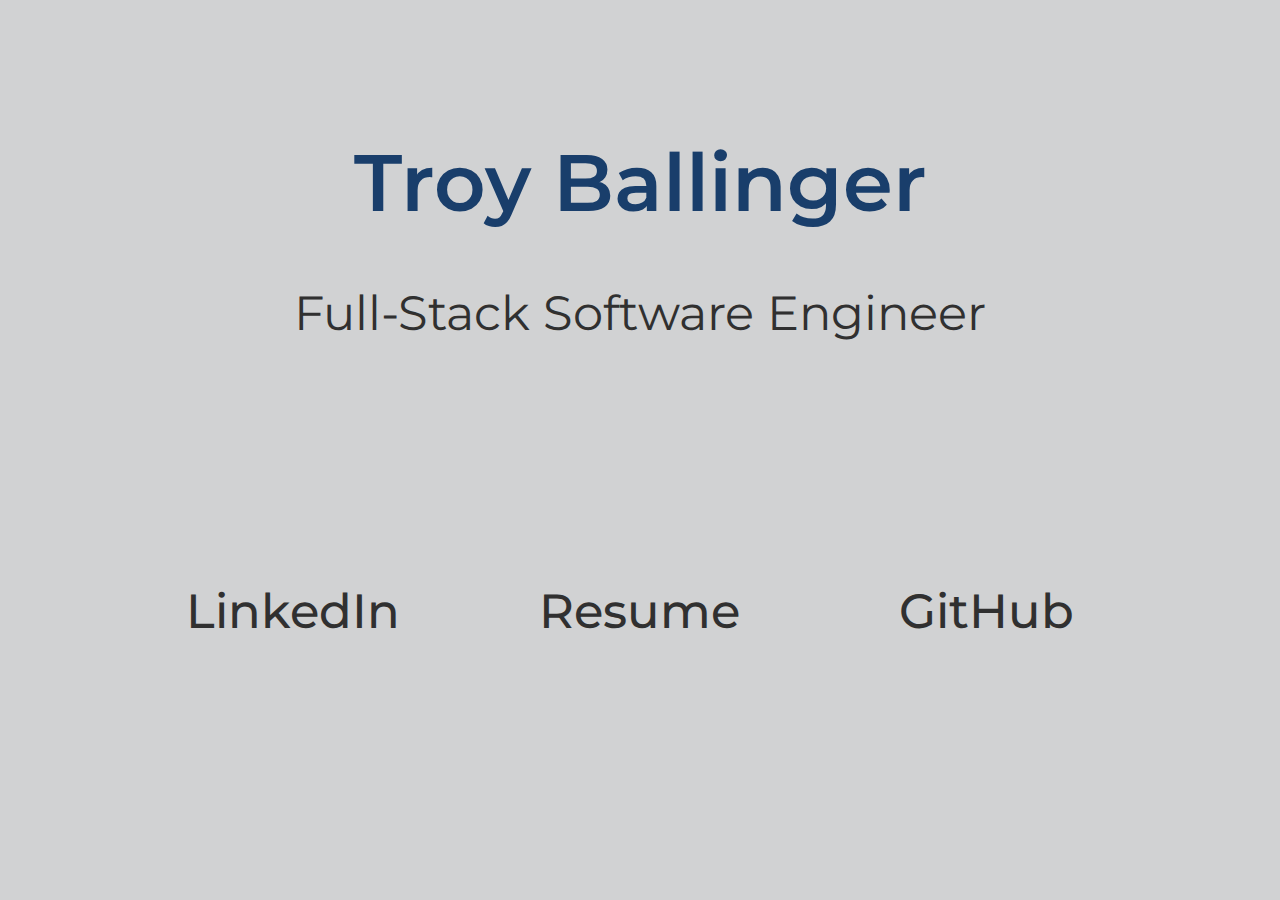
==== index.html @ bf2701a3 "simplify code" ====
<!DOCTYPE html>
<html lang="en">
  <head>
    <meta charset="utf-8" />
    <meta name="viewport" content="width=device-width, initial-scale=1.0" />

    <title>Troy Ballinger | Software Engineer</title>
    <meta
      name="description"
      content="Software engineer with startup experience."
    />
    <meta
      name="google-site-verification"
      content="googlec1f39be3de8d63b8.html"
    />

    <meta name="color-scheme" content="dark light" />

    <meta name="msapplication-TileColor" content="#161b22" />
    <meta name="theme-color" content="#161b22" />

    <meta property="og:url" content="https://troyballinger.com/" />
    <meta property="og:type" content="website" />
    <meta property="og:title" content="Troy Ballinger's Website" />
    <meta name="og:description" content="Full-stack software engineer." />
    <meta
      property="og:image"
      content="https://troyballinger.com/og-link-image.jpg"
    />
    <meta property="og:logo" content="https://troyballinger.com/icon.png" />

    <link rel="shortcut icon" type="image/x-icon" href="/favicon.ico" />
    <link rel="apple-touch-icon" sizes="180x180" href="/icon.png" />
    <link rel="mask-icon" href="/safari-pinned-tab.svg" color="#161b22" />

    <link rel="canonical" href="https://troyballinger.com/" />
    <link
      href="https://fonts.googleapis.com/css?family=Montserrat"
      rel="stylesheet"
    />
    <link href="layout.css" type="text/css" rel="stylesheet" />
  </head>

  <body>
    <header>
      <h1 id="title"><span class="quotes">Troy Ballinger</span></h1>
      <h2 id="subtitle">Full-Stack Software Engineer</h2>
    </header>

    <main>
      <nav id="showcase">
        <a
          href="https://linkedin.com/in/troy-ballinger/"
          target="_blank"
          aria-label="Go to LinkedIn"
          >LinkedIn</a
        >
        <a
          href="/resume.pdf"
          type="application/pdf"
          rel="nofollow"
          target="_blank"
          aria-label="Download Resume"
          >Resume</a
        >
        <a
          href="https://github.com/TroyBallinger"
          target="_blank"
          aria-label="Go to GitHub"
          >GitHub</a
        >
      </nav>
    </main>
  </body>
</html>
---- layout.css ----
/* Variables */

:root {
  --primary-color: #a8cbf3;
  --background-color: #0d1117;
  --text-color: white;
  --large-font-size: 5rem;
  --medium-font-size: 3rem;
}

/* Elements */

a,
a:visited {
  color: inherit;
  text-decoration: none;
}

a:hover,
a:active,
a:focus {
  color: var(--primary-color);
  text-decoration: underline;
  outline: none;
}

body {
  color: var(--text-color);
  font-family: 'Montserrat', Verdana, sans-serif;
  background-color: var(--background-color);
  margin: 0;
  padding: 0;
  overflow-x: hidden;
  height: 100vh;
  width: 100vw;
}

h1 {
  color: var(--primary-color);
  font-size: var(--large-font-size);
  font-weight: 500;
}

h2 {
  font-size: var(--medium-font-size);
  font-weight: 400;
}

header {
  display: flex;
  flex-direction: column;
  padding: 5rem;
  margin-bottom: 10rem;
  justify-content: center;
  align-items: center;
}

main {
  margin: 0 auto;
  width: 75%;
}

nav {
  display: grid;
  gap: 5rem;
  grid-template-columns: repeat(3, 1fr);
  font-size: var(--medium-font-size);
  font-weight: 500;
  text-align: center;
}

/* Classes */

.quotes:hover::before {
  color: var(--text-color);
  content: "'";
}

.quotes:hover::after {
  color: var(--text-color);
  content: "'";
}

/* IDs */

#subtitle {
  color: var(--text-color);
  margin: 0;
}

#title {
  color: var(--primary-color);
}

#title:hover {
  color: var(--text-color);
}

#title:hover::before {
  color: var(--primary-color);
  content: '';
  animation-name: keystroke;
  animation-fill-mode: forwards;
  animation-duration: 0.5s;
  animation-iteration-count: 1;
}

@keyframes keystroke {
  0% {
    content: '{ n: ';
  }
  33% {
    content: '{ na: ';
  }
  66% {
    content: '{ nam: ';
  }
  100% {
    content: '{ name: ';
  }
}

#title:hover::after {
  color: var(--primary-color);
  content: ' }';
}

/* Mobile */

@media only screen and (max-width: 1000px) {
  :root {
    --large-font-size: 1.25rem;
    --medium-font-size: 1.125rem;
  }

  header {
    padding: 2rem;
    margin-bottom: 5rem;
  }

  main {
    width: 95%;
  }

  nav {
    grid-template-columns: repeat(1, 1fr);
  }
}

/* Light Mode */
@media (prefers-color-scheme: light) {
  :root {
    --primary-color: #193e6b;
    --background-color: #d1d2d3;
    --text-color: #303030;
  }

  h1 {
    font-weight: 600;
  }
}
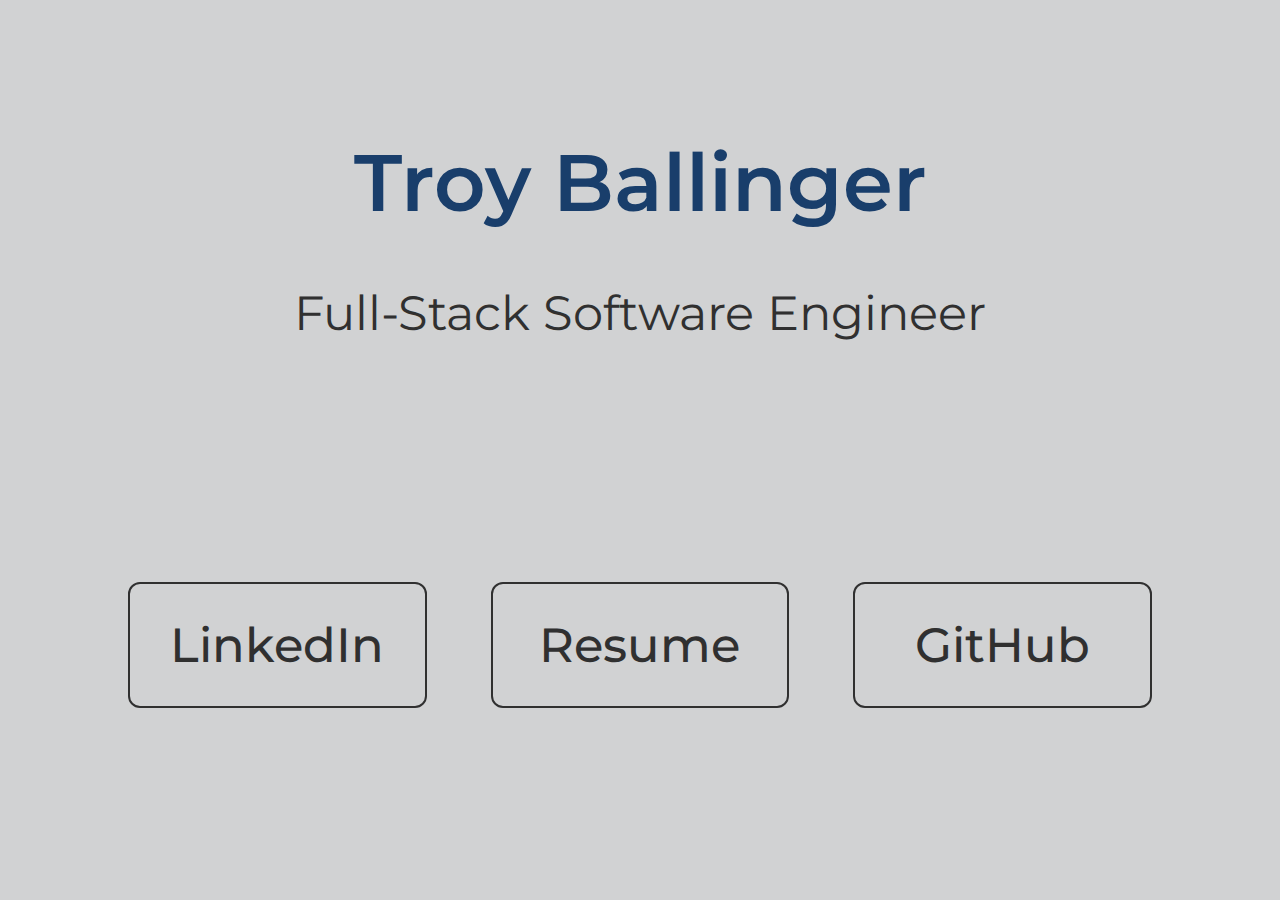
==== commit ec866321: "update website, resume" ====
--- a/index.html
+++ b/index.html
@@ -7,7 +7,7 @@
     <title>Troy Ballinger | Software Engineer</title>
     <meta
       name="description"
-      content="Software engineer with startup experience."
+      content="Full stack software engineer with startup experience."
     />
     <meta
       name="google-site-verification"
@@ -25,13 +25,12 @@
     <meta name="og:description" content="Full-stack software engineer." />
     <meta
       property="og:image"
-      content="https://troyballinger.com/og-link-image.jpg"
+      content="https://troyballinger.com/og-image.png"
     />
     <meta property="og:logo" content="https://troyballinger.com/icon.png" />
 
     <link rel="shortcut icon" type="image/x-icon" href="/favicon.ico" />
     <link rel="apple-touch-icon" sizes="180x180" href="/icon.png" />
-    <link rel="mask-icon" href="/safari-pinned-tab.svg" color="#161b22" />
 
     <link rel="canonical" href="https://troyballinger.com/" />
     <link
@@ -43,7 +42,7 @@
 
   <body>
     <header>
-      <h1 id="title"><span class="quotes">Troy Ballinger</span></h1>
+      <h1 id="title">Troy Ballinger</h1>
       <h2 id="subtitle">Full-Stack Software Engineer</h2>
     </header>
 
@@ -53,22 +52,27 @@
           href="https://linkedin.com/in/troy-ballinger/"
           target="_blank"
           aria-label="Go to LinkedIn"
-          >LinkedIn</a
         >
+          <div class="link-button">LinkedIn</div>
+        </a>
+
         <a
           href="/resume.pdf"
           type="application/pdf"
           rel="nofollow"
           target="_blank"
           aria-label="Download Resume"
-          >Resume</a
         >
+          <div class="link-button">Resume</div></a
+        >
+
         <a
           href="https://github.com/TroyBallinger"
           target="_blank"
           aria-label="Go to GitHub"
-          >GitHub</a
         >
+          <div class="link-button">GitHub</div>
+        </a>
       </nav>
     </main>
   </body>
--- a/layout.css
+++ b/layout.css
@@ -8,7 +8,7 @@
   --medium-font-size: 3rem;
 }
 
-/* Elements */
+/* Desktop */
 
 a,
 a:visited {
@@ -20,8 +20,13 @@
 a:active,
 a:focus {
   color: var(--primary-color);
-  text-decoration: underline;
   outline: none;
+}
+
+a:hover,
+a:active,
+a:focus > .link-button {
+  border-color: var(--primary-color);
 }
 
 body {
@@ -57,31 +62,25 @@
 
 main {
   margin: 0 auto;
-  width: 75%;
+  width: 60%;
 }
 
 nav {
   display: grid;
-  gap: 5rem;
+  gap: 2rem 4rem;
   grid-template-columns: repeat(3, 1fr);
   font-size: var(--medium-font-size);
   font-weight: 500;
   text-align: center;
 }
 
-/* Classes */
-
-.quotes:hover::before {
-  color: var(--text-color);
-  content: "'";
+.link-button {
+  padding: 2rem;
+  background-color: rgba(var(--text-color), 0.2);
+  border: solid 2px;
+  border-radius: 12px;
+  border-color: var(--text-color);
 }
-
-.quotes:hover::after {
-  color: var(--text-color);
-  content: "'";
-}
-
-/* IDs */
 
 #subtitle {
   color: var(--text-color);
@@ -92,54 +91,23 @@
   color: var(--primary-color);
 }
 
-#title:hover {
-  color: var(--text-color);
-}
+/* Mobile */
 
-#title:hover::before {
-  color: var(--primary-color);
-  content: '';
-  animation-name: keystroke;
-  animation-fill-mode: forwards;
-  animation-duration: 0.5s;
-  animation-iteration-count: 1;
-}
-
-@keyframes keystroke {
-  0% {
-    content: '{ n: ';
-  }
-  33% {
-    content: '{ na: ';
-  }
-  66% {
-    content: '{ nam: ';
-  }
-  100% {
-    content: '{ name: ';
+@media only screen and (max-width: 1400px) {
+  main {
+    width: 80%;
   }
 }
 
-#title:hover::after {
-  color: var(--primary-color);
-  content: ' }';
-}
-
-/* Mobile */
-
-@media only screen and (max-width: 1000px) {
+@media only screen and (max-width: 1100px) {
   :root {
-    --large-font-size: 1.25rem;
-    --medium-font-size: 1.125rem;
+    --large-font-size: 1.5rem;
+    --medium-font-size: 1.25rem;
   }
 
   header {
     padding: 2rem;
     margin-bottom: 5rem;
-  }
-
-  main {
-    width: 95%;
   }
 
   nav {
@@ -148,6 +116,7 @@
 }
 
 /* Light Mode */
+
 @media (prefers-color-scheme: light) {
   :root {
     --primary-color: #193e6b;
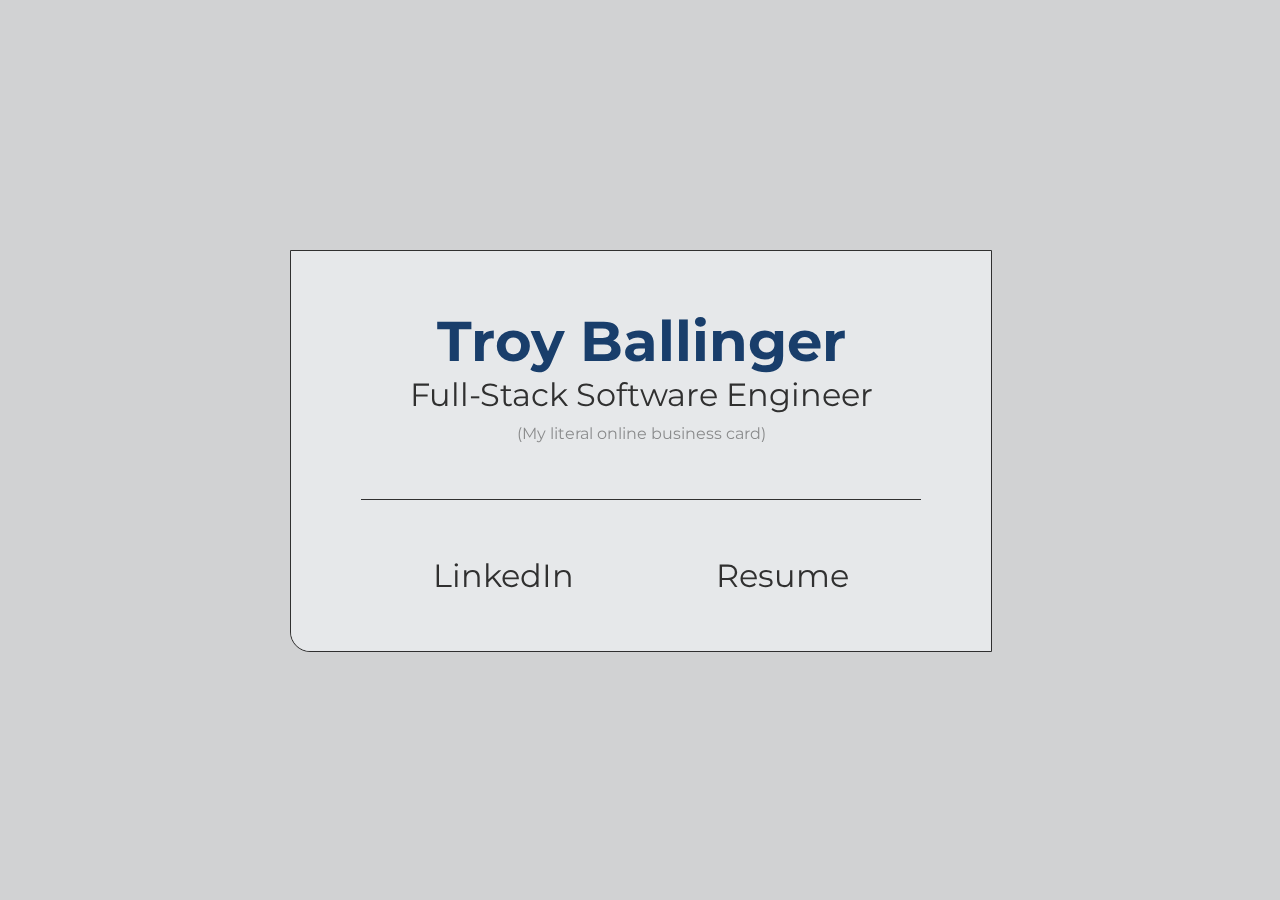
==== commit 8a013c17: "make it a business card" ====
--- a/index.html
+++ b/index.html
@@ -41,39 +41,41 @@
   </head>
 
   <body>
-    <header>
-      <h1 id="title">Troy Ballinger</h1>
-      <h2 id="subtitle">Full-Stack Software Engineer</h2>
-    </header>
+    <div id="background">
+      <div id="card-outer">
+        <div id="card">
+          <div id="card-front">
+            <div id="bio">
+              <div id="name">Troy Ballinger</div>
+              Full-Stack Software Engineer
+              <div class="fineprint">(My literal online business card)</div>
+            </div>
 
-    <main>
-      <nav id="showcase">
-        <a
-          href="https://linkedin.com/in/troy-ballinger/"
-          target="_blank"
-          aria-label="Go to LinkedIn"
-        >
-          <div class="link-button">LinkedIn</div>
-        </a>
+            <hr />
 
-        <a
-          href="/resume.pdf"
-          type="application/pdf"
-          rel="nofollow"
-          target="_blank"
-          aria-label="Download Resume"
-        >
-          <div class="link-button">Resume</div></a
-        >
+            <nav id="links">
+              <a
+                href="https://linkedin.com/in/troy-ballinger/"
+                target="_blank"
+                aria-label="View LinkedIn"
+              >
+                <div class="link-button">LinkedIn</div>
+              </a>
 
-        <a
-          href="https://github.com/TroyBallinger"
-          target="_blank"
-          aria-label="Go to GitHub"
-        >
-          <div class="link-button">GitHub</div>
-        </a>
-      </nav>
-    </main>
+              <a
+                href="/resume.pdf"
+                type="application/pdf"
+                rel="nofollow"
+                target="_blank"
+                aria-label="Download Resume"
+              >
+                <div class="link-button">Resume</div></a
+              >
+            </nav>
+          </div>
+          <div id="card-back">troyballinger.com</div>
+        </div>
+      </div>
+    </div>
   </body>
 </html>
--- a/layout.css
+++ b/layout.css
@@ -2,10 +2,12 @@
 
 :root {
   --primary-color: #a8cbf3;
+  --card-front-color: #1f2937;
+  --card-back-color: #1f2937;
   --background-color: #0d1117;
   --text-color: white;
-  --large-font-size: 5rem;
-  --medium-font-size: 3rem;
+  --large-font-size: 3.5rem;
+  --medium-font-size: 2rem;
 }
 
 /* Desktop */
@@ -21,18 +23,19 @@
 a:focus {
   color: var(--primary-color);
   outline: none;
+  text-decoration: underline;
 }
 
-a:hover,
-a:active,
-a:focus > .link-button {
-  border-color: var(--primary-color);
+hr {
+  border: 0;
+  border-top: 1px solid var(--text-color);
+  margin: 0;
+  width: 80%;
 }
 
 body {
   color: var(--text-color);
-  font-family: 'Montserrat', Verdana, sans-serif;
-  background-color: var(--background-color);
+  font-family: "Montserrat", Verdana, sans-serif;
   margin: 0;
   padding: 0;
   overflow-x: hidden;
@@ -40,78 +43,114 @@
   width: 100vw;
 }
 
-h1 {
-  color: var(--primary-color);
-  font-size: var(--large-font-size);
-  font-weight: 500;
+#background {
+  background-color: var(--background-color);
+  display: flex;
+  justify-content: center;
+  align-items: center;
+  height: 100%;
+  width: 100%;
 }
 
-h2 {
+#bio {
+  color: var(--text-color);
   font-size: var(--medium-font-size);
-  font-weight: 400;
-}
-
-header {
-  display: flex;
-  flex-direction: column;
-  padding: 5rem;
-  margin-bottom: 10rem;
-  justify-content: center;
-  align-items: center;
-}
-
-main {
-  margin: 0 auto;
-  width: 60%;
-}
-
-nav {
-  display: grid;
-  gap: 2rem 4rem;
-  grid-template-columns: repeat(3, 1fr);
-  font-size: var(--medium-font-size);
-  font-weight: 500;
+  margin: 0;
   text-align: center;
 }
 
-.link-button {
-  padding: 2rem;
-  background-color: rgba(var(--text-color), 0.2);
-  border: solid 2px;
-  border-radius: 12px;
+#card {
+  animation: 1.5s ease-out 1.5s flipToFrontOnLoad;
+  animation-iteration-count: 1;
   border-color: var(--text-color);
+  border-radius: 0 0 0 20px;
+  border-style: solid;
+  border-width: 1px;
+  height: 100%;
+  position: relative;
+  transition: transform 1.5s;
+  transition-delay: 0.3s;
+  transform-style: preserve-3d;
+  user-select: none;
+  width: 100%;
 }
 
-#subtitle {
-  color: var(--text-color);
+#card-back {
+  align-items: center;
+  position: absolute;
+  background-color: var(--card-back-color);
+  backface-visibility: hidden;
+  border-radius: 0 0 20px 0;
+  color: var(--primary-color);
+  display: flex;
+  justify-content: center;
+  height: 100%;
+  font-size: var(--large-font-size);
+  font-weight: 700;
+  transform: rotateY(180deg);
+  width: 100%;
+}
+
+#card-front {
+  align-items: center;
+  background-color: var(--card-front-color);
+  backface-visibility: hidden;
+  border-radius: 0 0 0 20px;
+  display: flex;
+  flex-direction: column;
+  justify-content: space-evenly;
+  position: absolute;
+  height: 100%;
+  width: 100%;
+}
+
+#card-outer {
+  height: 400px;
+  margin-left: auto;
+  margin-right: auto;
+  perspective: 1000px;
+  width: 700px;
+}
+
+#card-outer:active #card {
+  transform: rotateY(180deg);
+}
+
+#links {
+  display: flex;
+  font-size: var(--medium-font-size);
+  justify-content: space-evenly;
+  width: 100%;
+}
+
+#name {
+  color: var(--primary-color);
+  font-size: var(--large-font-size);
+  font-weight: 700;
   margin: 0;
 }
 
-#title {
-  color: var(--primary-color);
+.fineprint {
+  font-size: 1rem;
+  margin-top: 10px;
+  opacity: 0.5;
+}
+
+@keyframes flipToFrontOnLoad {
+  0% {
+    transform: rotateY(0deg);
+  }
+  100% {
+    transform: rotateY(360deg);
+  }
 }
 
 /* Mobile */
-
-@media only screen and (max-width: 1400px) {
-  main {
-    width: 80%;
-  }
-}
 
 @media only screen and (max-width: 1100px) {
   :root {
     --large-font-size: 1.5rem;
     --medium-font-size: 1.25rem;
-  }
-
-  header {
-    padding: 2rem;
-    margin-bottom: 5rem;
-  }
-
-  nav {
-    grid-template-columns: repeat(1, 1fr);
   }
 }
 
@@ -120,11 +159,9 @@
 @media (prefers-color-scheme: light) {
   :root {
     --primary-color: #193e6b;
+    --card-front-color: #e6e8ea;
+    --card-back-color: #e6e8ea;
     --background-color: #d1d2d3;
     --text-color: #303030;
   }
-
-  h1 {
-    font-weight: 600;
-  }
 }
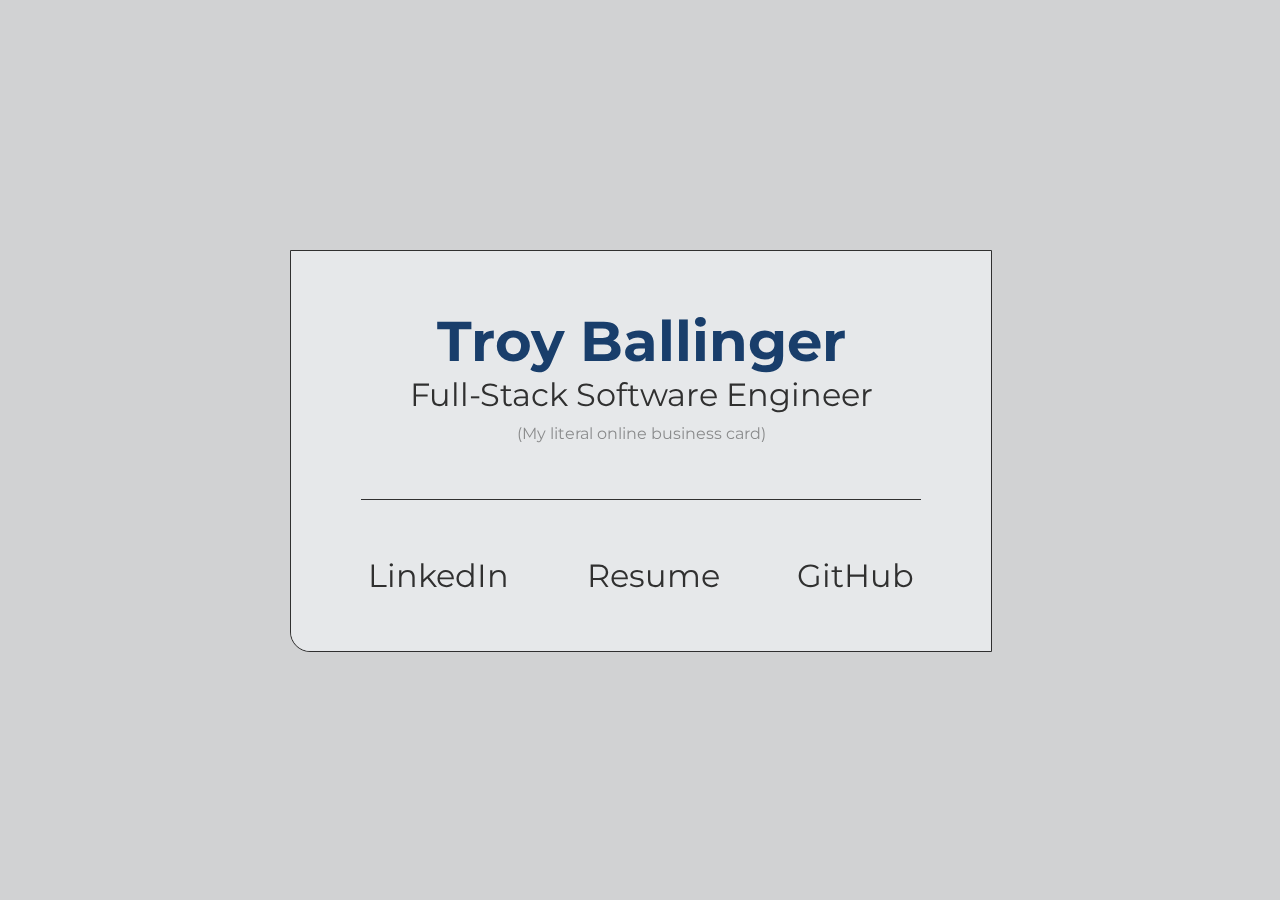
==== commit 36ce501e: "add link" ====
--- a/index.html
+++ b/index.html
@@ -55,11 +55,11 @@
 
             <nav id="links">
               <a
-                href="https://linkedin.com/in/troy-ballinger/"
+                href="https://linkedin.com/in/troy-ballinger"
                 target="_blank"
                 aria-label="View LinkedIn"
               >
-                <div class="link-button">LinkedIn</div>
+                LinkedIn
               </a>
 
               <a
@@ -69,8 +69,16 @@
                 target="_blank"
                 aria-label="Download Resume"
               >
-                <div class="link-button">Resume</div></a
+                Resume
+              </a>
+              
+              <a
+                href="https://github.com/TroyBallinger"
+                target="_blank"
+                aria-label="View GitHub"
               >
+                GitHub
+              </a>
             </nav>
           </div>
           <div id="card-back">troyballinger.com</div>
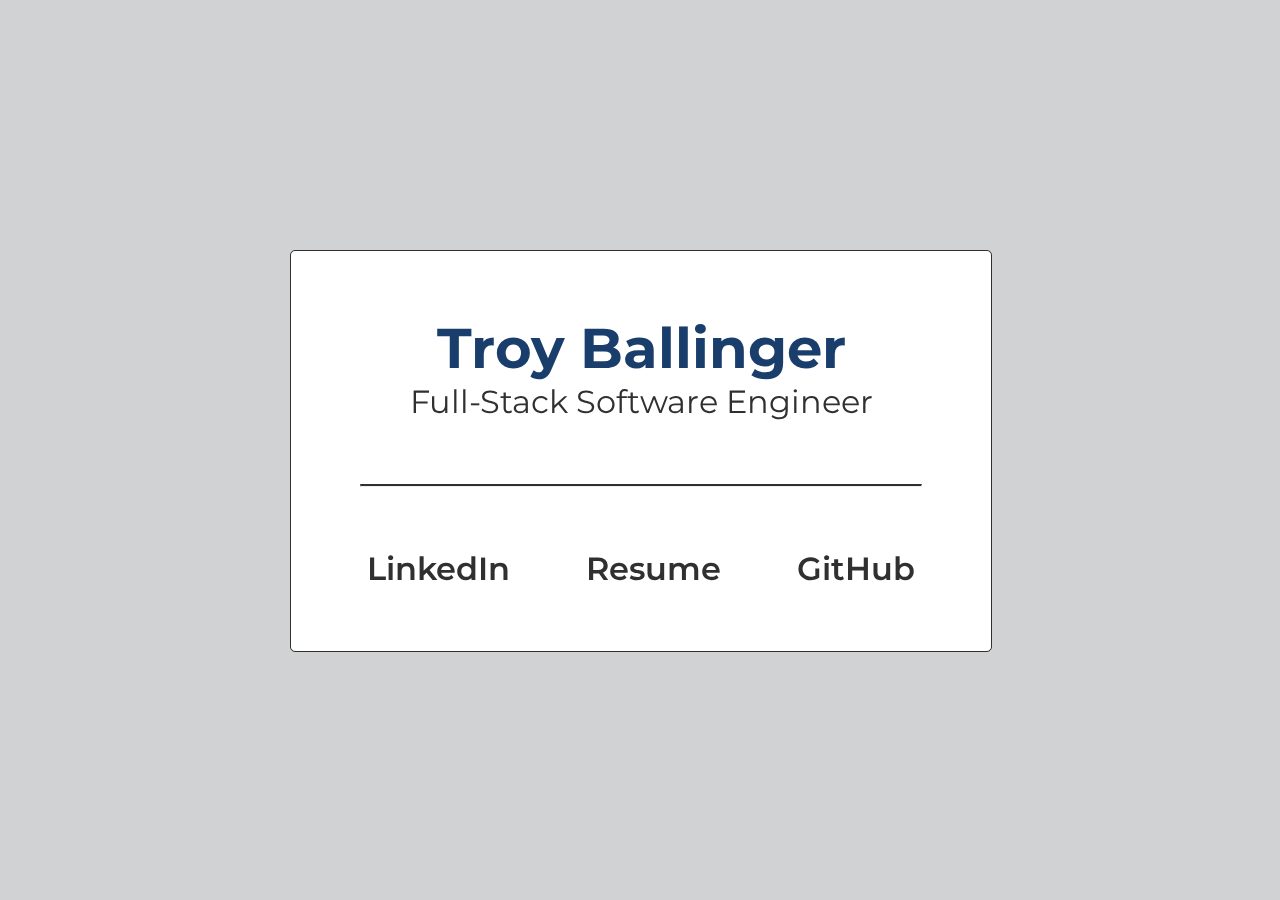
==== commit 18522996: "update styling" ====
--- a/index.html
+++ b/index.html
@@ -42,13 +42,12 @@
 
   <body>
     <div id="background">
-      <div id="card-outer">
+      <div id="card-container">
         <div id="card">
           <div id="card-front">
             <div id="bio">
-              <div id="name">Troy Ballinger</div>
-              Full-Stack Software Engineer
-              <div class="fineprint">(My literal online business card)</div>
+              <span id="name">Troy Ballinger</span>
+              <span>Full-Stack Software Engineer</span>
             </div>
 
             <hr />
@@ -71,7 +70,7 @@
               >
                 Resume
               </a>
-              
+
               <a
                 href="https://github.com/TroyBallinger"
                 target="_blank"
@@ -81,6 +80,7 @@
               </a>
             </nav>
           </div>
+
           <div id="card-back">troyballinger.com</div>
         </div>
       </div>
--- a/layout.css
+++ b/layout.css
@@ -1,13 +1,13 @@
 /* Variables */
 
 :root {
-  --primary-color: #a8cbf3;
-  --card-front-color: #1f2937;
-  --card-back-color: #1f2937;
   --background-color: #0d1117;
-  --text-color: white;
+  --card-color: #d3d3d3;
   --large-font-size: 3.5rem;
   --medium-font-size: 2rem;
+  --primary-color: #1d5089;
+  --small-font-size: 1rem;
+  --text-color: black;
 }
 
 /* Desktop */
@@ -27,84 +27,90 @@
 }
 
 hr {
-  border: 0;
-  border-top: 1px solid var(--text-color);
+  border-top: 2px solid var(--text-color);
   margin: 0;
   width: 80%;
 }
 
 body {
   color: var(--text-color);
-  font-family: "Montserrat", Verdana, sans-serif;
+  font-family: 'Montserrat', Verdana, sans-serif;
+  height: 100%;
   margin: 0;
+  overflow-x: hidden;
   padding: 0;
-  overflow-x: hidden;
-  height: 100vh;
-  width: 100vw;
+  width: 100%;
+}
+
+html {
+  height: 100%;
+  width: 100%;
 }
 
 #background {
+  align-items: center;
   background-color: var(--background-color);
   display: flex;
+  height: 100%;
   justify-content: center;
-  align-items: center;
-  height: 100%;
   width: 100%;
 }
 
 #bio {
   color: var(--text-color);
+  display: flex;
+  flex-direction: column;
   font-size: var(--medium-font-size);
+  justify-content: center;
   margin: 0;
   text-align: center;
 }
 
 #card {
-  animation: 1.5s ease-out 1.5s flipToFrontOnLoad;
-  animation-iteration-count: 1;
+  animation: flipToFrontOnLoad 1.25s ease-out 0s 1;
   border-color: var(--text-color);
-  border-radius: 0 0 0 20px;
+  border-radius: 5px;
   border-style: solid;
   border-width: 1px;
   height: 100%;
   position: relative;
-  transition: transform 1.5s;
-  transition-delay: 0.3s;
   transform-style: preserve-3d;
+  transition-delay: 0.5s;
+  transition: transform 1s;
   user-select: none;
   width: 100%;
 }
 
 #card-back {
   align-items: center;
-  position: absolute;
-  background-color: var(--card-back-color);
   backface-visibility: hidden;
-  border-radius: 0 0 20px 0;
+  background-color: var(--card-color);
+  border-radius: 5px;
   color: var(--primary-color);
   display: flex;
-  justify-content: center;
-  height: 100%;
   font-size: var(--large-font-size);
   font-weight: 700;
+  height: 100%;
+  justify-content: center;
+  position: absolute;
   transform: rotateY(180deg);
   width: 100%;
 }
 
 #card-front {
   align-items: center;
-  background-color: var(--card-front-color);
   backface-visibility: hidden;
-  border-radius: 0 0 0 20px;
+  background-color: var(--card-color);
+  border-radius: 5px;
   display: flex;
   flex-direction: column;
+  height: 100%;
   justify-content: space-evenly;
   position: absolute;
-  height: 100%;
   width: 100%;
 }
 
-#card-outer {
+#card-container {
   height: 400px;
   margin-left: auto;
   margin-right: auto;
@@ -112,13 +118,14 @@
   width: 700px;
 }
 
-#card-outer:active #card {
+#card:active {
   transform: rotateY(180deg);
 }
 
 #links {
   display: flex;
   font-size: var(--medium-font-size);
+  font-weight: 600;
   justify-content: space-evenly;
   width: 100%;
 }
@@ -130,18 +137,18 @@
   margin: 0;
 }
 
-.fineprint {
-  font-size: 1rem;
-  margin-top: 10px;
-  opacity: 0.5;
-}
-
 @keyframes flipToFrontOnLoad {
   0% {
     transform: rotateY(0deg);
   }
+  25% {
+    transform: rotateY(-60deg);
+  }
+  75% {
+    transform: rotateY(60deg);
+  }
   100% {
-    transform: rotateY(360deg);
+    transform: rotateY(0deg);
   }
 }
 
@@ -151,6 +158,15 @@
   :root {
     --large-font-size: 1.5rem;
     --medium-font-size: 1.25rem;
+    --small-font-size: 0.5rem;
+  }
+
+  #card-container {
+    height: 200px;
+    margin-left: auto;
+    margin-right: auto;
+    perspective: 1000px;
+    width: 350px;
   }
 }
 
@@ -158,10 +174,9 @@
 
 @media (prefers-color-scheme: light) {
   :root {
+    --background-color: #d1d2d3;
+    --card-color: white;
     --primary-color: #193e6b;
-    --card-front-color: #e6e8ea;
-    --card-back-color: #e6e8ea;
-    --background-color: #d1d2d3;
     --text-color: #303030;
   }
 }
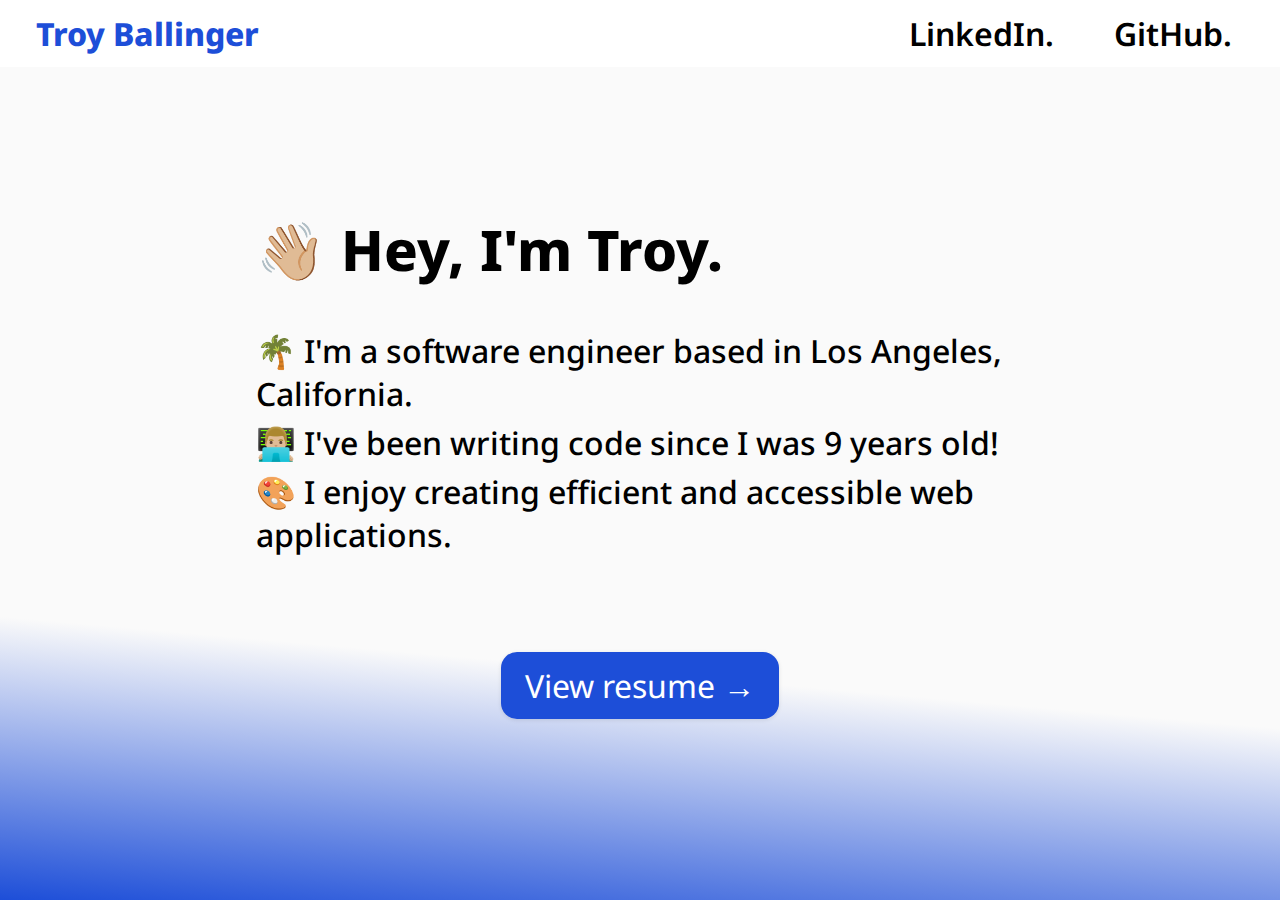
==== commit 21a49c97: "redesign" ====
--- a/index.html
+++ b/index.html
@@ -4,21 +4,22 @@
     <meta charset="utf-8" />
     <meta name="viewport" content="width=device-width, initial-scale=1.0" />
 
-    <title>Troy Ballinger | Software Engineer</title>
+    <title>Troy Ballinger</title>
     <meta
       name="description"
       content="Full stack software engineer with startup experience."
     />
     <meta
-      name="google-site-verification"
-      content="googlec1f39be3de8d63b8.html"
+      keywords="Software engineer, developer, resume, portfolio"
     />
+    <meta
+      author="Troy Ballinger"
+    />
+    <link rel="canonical" href="https://troyballinger.com/" />
 
     <meta name="color-scheme" content="dark light" />
-
     <meta name="msapplication-TileColor" content="#161b22" />
     <meta name="theme-color" content="#161b22" />
-
     <meta property="og:url" content="https://troyballinger.com/" />
     <meta property="og:type" content="website" />
     <meta property="og:title" content="Troy Ballinger's Website" />
@@ -28,62 +29,67 @@
       content="https://troyballinger.com/og-image.png"
     />
     <meta property="og:logo" content="https://troyballinger.com/icon.png" />
-
     <link rel="shortcut icon" type="image/x-icon" href="/favicon.ico" />
     <link rel="apple-touch-icon" sizes="180x180" href="/icon.png" />
 
-    <link rel="canonical" href="https://troyballinger.com/" />
+    <meta
+      name="google-site-verification"
+      content="googlec1f39be3de8d63b8.html"
+    />
+    
     <link
-      href="https://fonts.googleapis.com/css?family=Montserrat"
+      href="https://fonts.googleapis.com/css?family=Noto+Sans"
       rel="stylesheet"
     />
     <link href="layout.css" type="text/css" rel="stylesheet" />
   </head>
 
   <body>
+    <div id="navbar">
+      <span id="name">
+        Troy Ballinger
+      </span>
+
+      <nav id="links">
+        <a
+          href="https://linkedin.com/in/troy-ballinger"
+          target="_blank"
+          aria-label="View LinkedIn"
+        >
+          LinkedIn.
+        </a>
+
+        <a
+          href="https://github.com/TroyBallinger"
+          target="_blank"
+          aria-label="View GitHub"
+        >
+          GitHub.
+        </a>
+      </nav>
+    </div>
+
     <div id="background">
-      <div id="card-container">
-        <div id="card">
-          <div id="card-front">
-            <div id="bio">
-              <span id="name">Troy Ballinger</span>
-              <span>Full-Stack Software Engineer</span>
-            </div>
+      <div id="bio">
+        <h3>👋🏼 Hey, I'm Troy.</h3>
 
-            <hr />
+        <p>🌴 I'm a software engineer based in Los Angeles, California.</p>
 
-            <nav id="links">
-              <a
-                href="https://linkedin.com/in/troy-ballinger"
-                target="_blank"
-                aria-label="View LinkedIn"
-              >
-                LinkedIn
-              </a>
+        <p>👨🏼‍💻 I've been writing code since I was 9 years old!</p>
 
-              <a
-                href="/resume.pdf"
-                type="application/pdf"
-                rel="nofollow"
-                target="_blank"
-                aria-label="Download Resume"
-              >
-                Resume
-              </a>
+        <p>🎨 I enjoy creating efficient and accessible web applications.</p>
+      </div>
 
-              <a
-                href="https://github.com/TroyBallinger"
-                target="_blank"
-                aria-label="View GitHub"
-              >
-                GitHub
-              </a>
-            </nav>
-          </div>
-
-          <div id="card-back">troyballinger.com</div>
-        </div>
-      </div>
+      <a
+          id="resume-button"
+          href="/resume.pdf"
+          type="application/pdf"
+          rel="nofollow"
+          target="_blank"
+          aria-label="View Resume"
+        >
+          View resume →
+        </a>
     </div>
   </body>
-</html>
+</html>--- a/layout.css
+++ b/layout.css
@@ -1,155 +1,120 @@
 /* Variables */
 
 :root {
-  --background-color: #0d1117;
-  --card-color: #d3d3d3;
+  --background-color: #181c21;
   --large-font-size: 3.5rem;
   --medium-font-size: 2rem;
-  --primary-color: #1d5089;
-  --small-font-size: 1rem;
-  --text-color: black;
+  --primary-color: #3b82f6;
+  --secondary-color: #0d1117;
+  --tertiary-color: #181c21;
+  --text-color: white;
 }
 
 /* Desktop */
 
-a,
-a:visited {
-  color: inherit;
+a {
   text-decoration: none;
-}
-
-a:hover,
-a:active,
-a:focus {
-  color: var(--primary-color);
-  outline: none;
-  text-decoration: underline;
-}
-
-hr {
-  border-top: 2px solid var(--text-color);
-  margin: 0;
-  width: 80%;
 }
 
 body {
   color: var(--text-color);
-  font-family: 'Montserrat', Verdana, sans-serif;
+  display: flex;
+  flex-direction: column;
+  font-family: 'Noto Sans', Verdana, sans-serif;
+  overflow-x: hidden;
+}
+
+html,
+body {
   height: 100%;
   margin: 0;
-  overflow-x: hidden;
   padding: 0;
-  width: 100%;
-}
-
-html {
-  height: 100%;
   width: 100%;
 }
 
 #background {
   align-items: center;
-  background-color: var(--background-color);
+  background: linear-gradient(5deg, var(--primary-color), var(--background-color) 30%);
+  backdrop-filter: blur(10px);
   display: flex;
+  flex-direction: column;
   height: 100%;
-  justify-content: center;
   width: 100%;
 }
 
 #bio {
-  color: var(--text-color);
   display: flex;
   flex-direction: column;
-  font-size: var(--medium-font-size);
-  justify-content: center;
-  margin: 0;
-  text-align: center;
+  gap: 6px;
+  margin-top: 144px;
+  width: 60%;
 }
 
-#card {
-  animation: flipToFrontOnLoad 1.25s ease-out 0s 1;
-  border-color: var(--text-color);
-  border-radius: 5px;
-  border-style: solid;
-  border-width: 1px;
-  height: 100%;
-  position: relative;
-  transform-style: preserve-3d;
-  transition-delay: 0.5s;
-  transition: transform 1s;
-  user-select: none;
-  width: 100%;
+#bio > h3 {
+  font-size: var(--large-font-size);
+  font-weight: 800;
+  margin: 0;
+  padding: 0 0 36px 0;
 }
 
-#card-back {
-  align-items: center;
-  backface-visibility: hidden;
-  background-color: var(--card-color);
-  border-radius: 5px;
-  color: var(--primary-color);
-  display: flex;
-  font-size: var(--large-font-size);
-  font-weight: 700;
-  height: 100%;
-  justify-content: center;
-  position: absolute;
-  transform: rotateY(180deg);
-  width: 100%;
-}
-
-#card-front {
-  align-items: center;
-  backface-visibility: hidden;
-  background-color: var(--card-color);
-  border-radius: 5px;
-  display: flex;
-  flex-direction: column;
-  height: 100%;
-  justify-content: space-evenly;
-  position: absolute;
-  width: 100%;
-}
-
-#card-container {
-  height: 400px;
-  margin-left: auto;
-  margin-right: auto;
-  perspective: 1000px;
-  width: 700px;
-}
-
-#card:active {
-  transform: rotateY(180deg);
+#bio > p {
+  font-size: var(--medium-font-size);
+  font-weight: 500;
+  margin: 0;
 }
 
 #links {
   display: flex;
-  font-size: var(--medium-font-size);
-  font-weight: 600;
-  justify-content: space-evenly;
-  width: 100%;
+  flex-grow: 1;
+  gap: 36px;
+  justify-content: end;
+}
+
+#links > a, a:visited {
+  border-radius: 16px;
+  color: var(--text-color);
+  padding: 6px 12px;
+}
+
+#links > a:hover, a:active, a:focus {
+  background-color: var(--tertiary-color);
+  color: var(--primary-color);
+  outline: none;
 }
 
 #name {
   color: var(--primary-color);
-  font-size: var(--large-font-size);
-  font-weight: 700;
-  margin: 0;
+  font-size: var(--medium-font-size);
+  font-weight: 800;
 }
 
-@keyframes flipToFrontOnLoad {
-  0% {
-    transform: rotateY(0deg);
-  }
-  25% {
-    transform: rotateY(-60deg);
-  }
-  75% {
-    transform: rotateY(60deg);
-  }
-  100% {
-    transform: rotateY(0deg);
-  }
+#navbar {
+  align-items: center;
+  background-color: var(--secondary-color);
+  display: flex;
+  flex-direction: row;
+  font-size: var(--medium-font-size);
+  font-weight: 600;
+  padding: 6px 36px;
+}
+
+#resume-button {
+  background-color: var(--primary-color);
+  border-radius: 16px;
+  box-shadow: 0 1px 4px 0 rgba(0,0,0,0.1);
+  color: white;
+  font-size: var(--medium-font-size);
+  margin-top: 96px;
+  margin-left: auto;
+  margin-right: auto;
+  padding: 12px 24px;
+  width: fit-content;
+}
+
+#resume-button:hover,
+#resume-button:active,
+#resume-button:focus {
+  font-weight: 900;
 }
 
 /* Mobile */
@@ -158,15 +123,23 @@
   :root {
     --large-font-size: 1.5rem;
     --medium-font-size: 1.25rem;
-    --small-font-size: 0.5rem;
   }
 
-  #card-container {
-    height: 200px;
-    margin-left: auto;
-    margin-right: auto;
-    perspective: 1000px;
-    width: 350px;
+  #bio {
+    margin-top: 48px;
+    width: 80%;
+  }
+
+  #links {
+    gap: 12px;
+  }
+
+  #navbar {
+    padding: 6px 12px;
+  }
+
+  #resume-button {
+    margin-top: 64px;
   }
 }
 
@@ -174,9 +147,10 @@
 
 @media (prefers-color-scheme: light) {
   :root {
-    --background-color: #d1d2d3;
-    --card-color: white;
-    --primary-color: #193e6b;
-    --text-color: #303030;
+    --background-color: #fafafa;
+    --primary-color: #1d4ed8;
+    --secondary-color: white;
+    --tertiary-color: #e6e6e6;
+    --text-color: black;
   }
 }
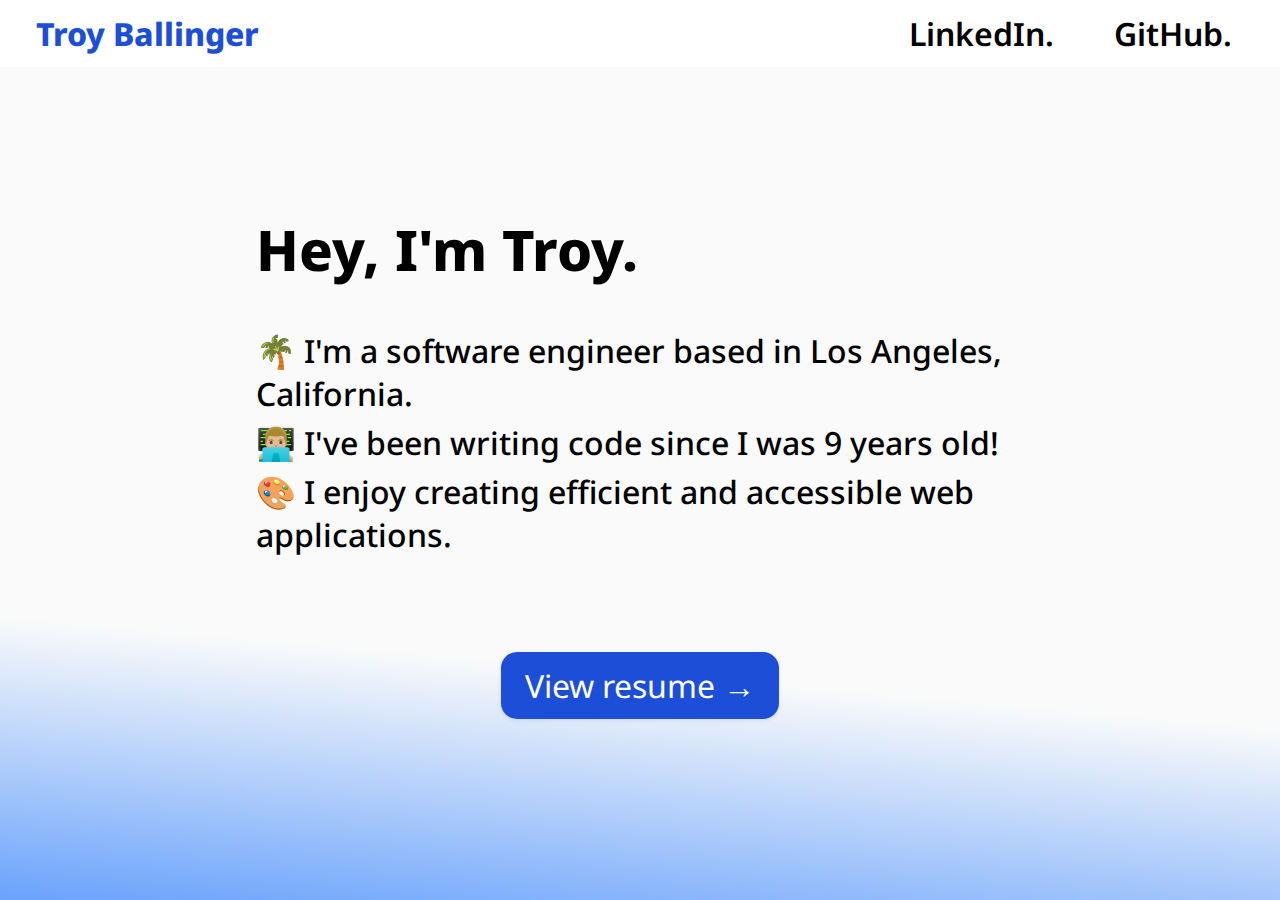
==== commit e099bbb3: "adjust colors, add gitignore" ====
--- a/index.html
+++ b/index.html
@@ -71,7 +71,7 @@
 
     <div id="background">
       <div id="bio">
-        <h3>👋🏼 Hey, I'm Troy.</h3>
+        <h3>Hey, I'm Troy.</h3>
 
         <p>🌴 I'm a software engineer based in Los Angeles, California.</p>
 
--- a/layout.css
+++ b/layout.css
@@ -2,6 +2,7 @@
 
 :root {
   --background-color: #181c21;
+  --gradient-color: #3b82f6;
   --large-font-size: 3.5rem;
   --medium-font-size: 2rem;
   --primary-color: #3b82f6;
@@ -34,11 +35,12 @@
 
 #background {
   align-items: center;
-  background: linear-gradient(5deg, var(--primary-color), var(--background-color) 30%);
+  background: linear-gradient(5deg, var(--gradient-color), var(--background-color) 30%);
   backdrop-filter: blur(10px);
   display: flex;
   flex-direction: column;
   height: 100%;
+  overflow-y: scroll;
   width: 100%;
 }
 
@@ -105,6 +107,7 @@
   color: white;
   font-size: var(--medium-font-size);
   margin-top: 96px;
+  margin-bottom: 48px;
   margin-left: auto;
   margin-right: auto;
   padding: 12px 24px;
@@ -148,6 +151,7 @@
 @media (prefers-color-scheme: light) {
   :root {
     --background-color: #fafafa;
+    --gradient-color: #6aa2fb;
     --primary-color: #1d4ed8;
     --secondary-color: white;
     --tertiary-color: #e6e6e6;
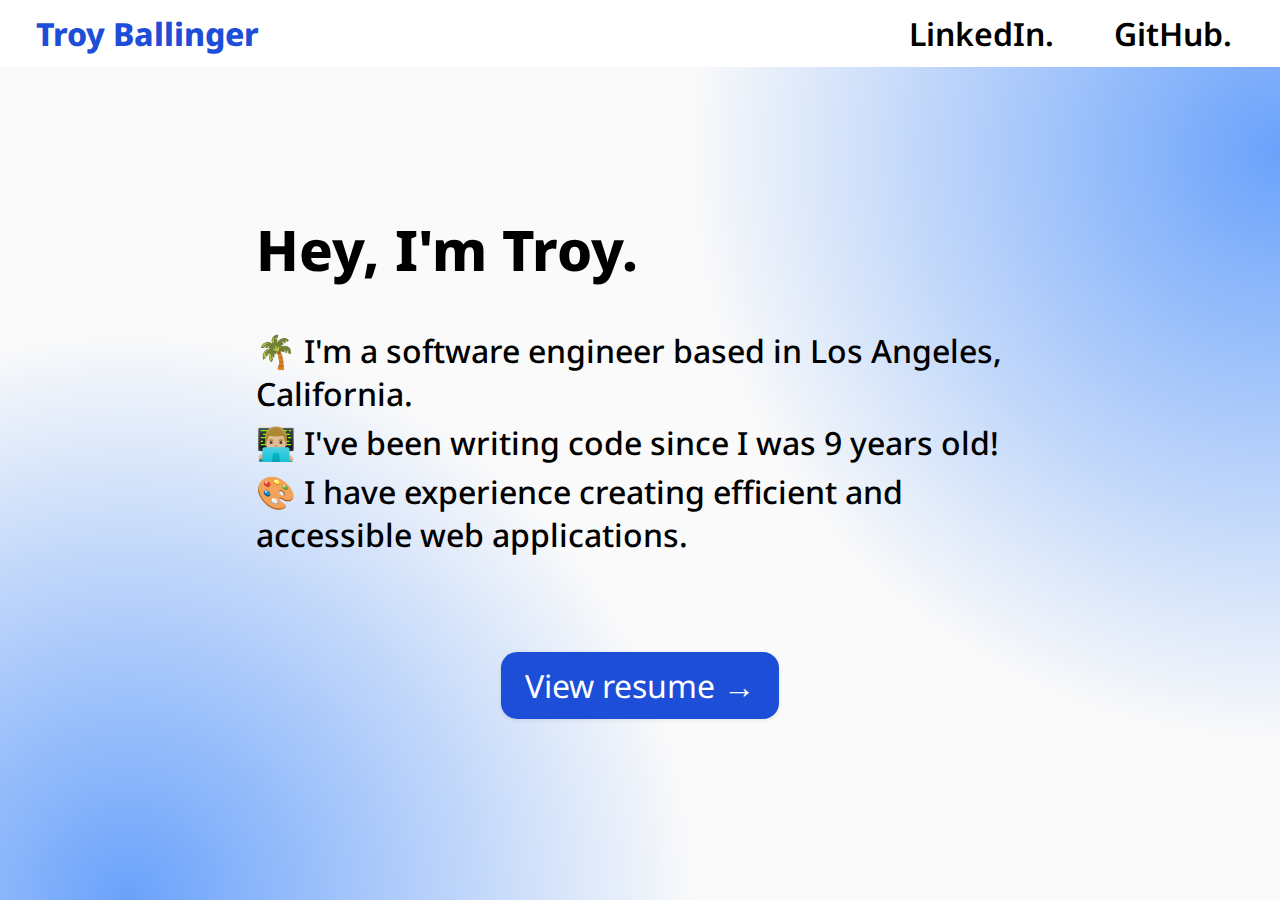
==== commit 2f023ba2: "reword" ====
--- a/index.html
+++ b/index.html
@@ -77,7 +77,7 @@
 
         <p>👨🏼‍💻 I've been writing code since I was 9 years old!</p>
 
-        <p>🎨 I enjoy creating efficient and accessible web applications.</p>
+        <p>🎨 I have experience creating efficient and accessible web applications.</p>
       </div>
 
       <a
--- a/layout.css
+++ b/layout.css
@@ -2,7 +2,7 @@
 
 :root {
   --background-color: #181c21;
-  --gradient-color: #3b82f6;
+  --gradient-color: #204075;
   --large-font-size: 3.5rem;
   --medium-font-size: 2rem;
   --primary-color: #3b82f6;
@@ -21,7 +21,7 @@
   color: var(--text-color);
   display: flex;
   flex-direction: column;
-  font-family: 'Noto Sans', Verdana, sans-serif;
+  font-family: "Noto Sans", Verdana, sans-serif;
   overflow-x: hidden;
 }
 
@@ -35,7 +35,17 @@
 
 #background {
   align-items: center;
-  background: linear-gradient(5deg, var(--gradient-color), var(--background-color) 30%);
+  background: radial-gradient(
+      circle at 10% 100%,
+      var(--gradient-color),
+      rgba(255, 255, 255, 0) 40%
+    ),
+    radial-gradient(
+      circle at 100% 10%,
+      var(--gradient-color),
+      rgba(255, 255, 255, 0) 40%
+    );
+  background-color: var(--background-color);
   backdrop-filter: blur(10px);
   display: flex;
   flex-direction: column;
@@ -56,7 +66,7 @@
   font-size: var(--large-font-size);
   font-weight: 800;
   margin: 0;
-  padding: 0 0 36px 0;
+  margin-bottom: 36px;
 }
 
 #bio > p {
@@ -72,13 +82,16 @@
   justify-content: end;
 }
 
-#links > a, a:visited {
+#links > a,
+a:visited {
   border-radius: 16px;
   color: var(--text-color);
   padding: 6px 12px;
 }
 
-#links > a:hover, a:active, a:focus {
+#links > a:hover,
+a:active,
+a:focus {
   background-color: var(--tertiary-color);
   color: var(--primary-color);
   outline: none;
@@ -103,7 +116,7 @@
 #resume-button {
   background-color: var(--primary-color);
   border-radius: 16px;
-  box-shadow: 0 1px 4px 0 rgba(0,0,0,0.1);
+  box-shadow: 0 1px 4px 0 rgba(0, 0, 0, 0.1);
   color: white;
   font-size: var(--medium-font-size);
   margin-top: 96px;
@@ -124,13 +137,17 @@
 
 @media only screen and (max-width: 1100px) {
   :root {
-    --large-font-size: 1.5rem;
-    --medium-font-size: 1.25rem;
+    --large-font-size: 1.25rem;
+    --medium-font-size: 1rem;
   }
 
   #bio {
     margin-top: 48px;
-    width: 80%;
+    width: 90%;
+  }
+
+  #bio > h3 {
+    margin-bottom: 12px;
   }
 
   #links {
